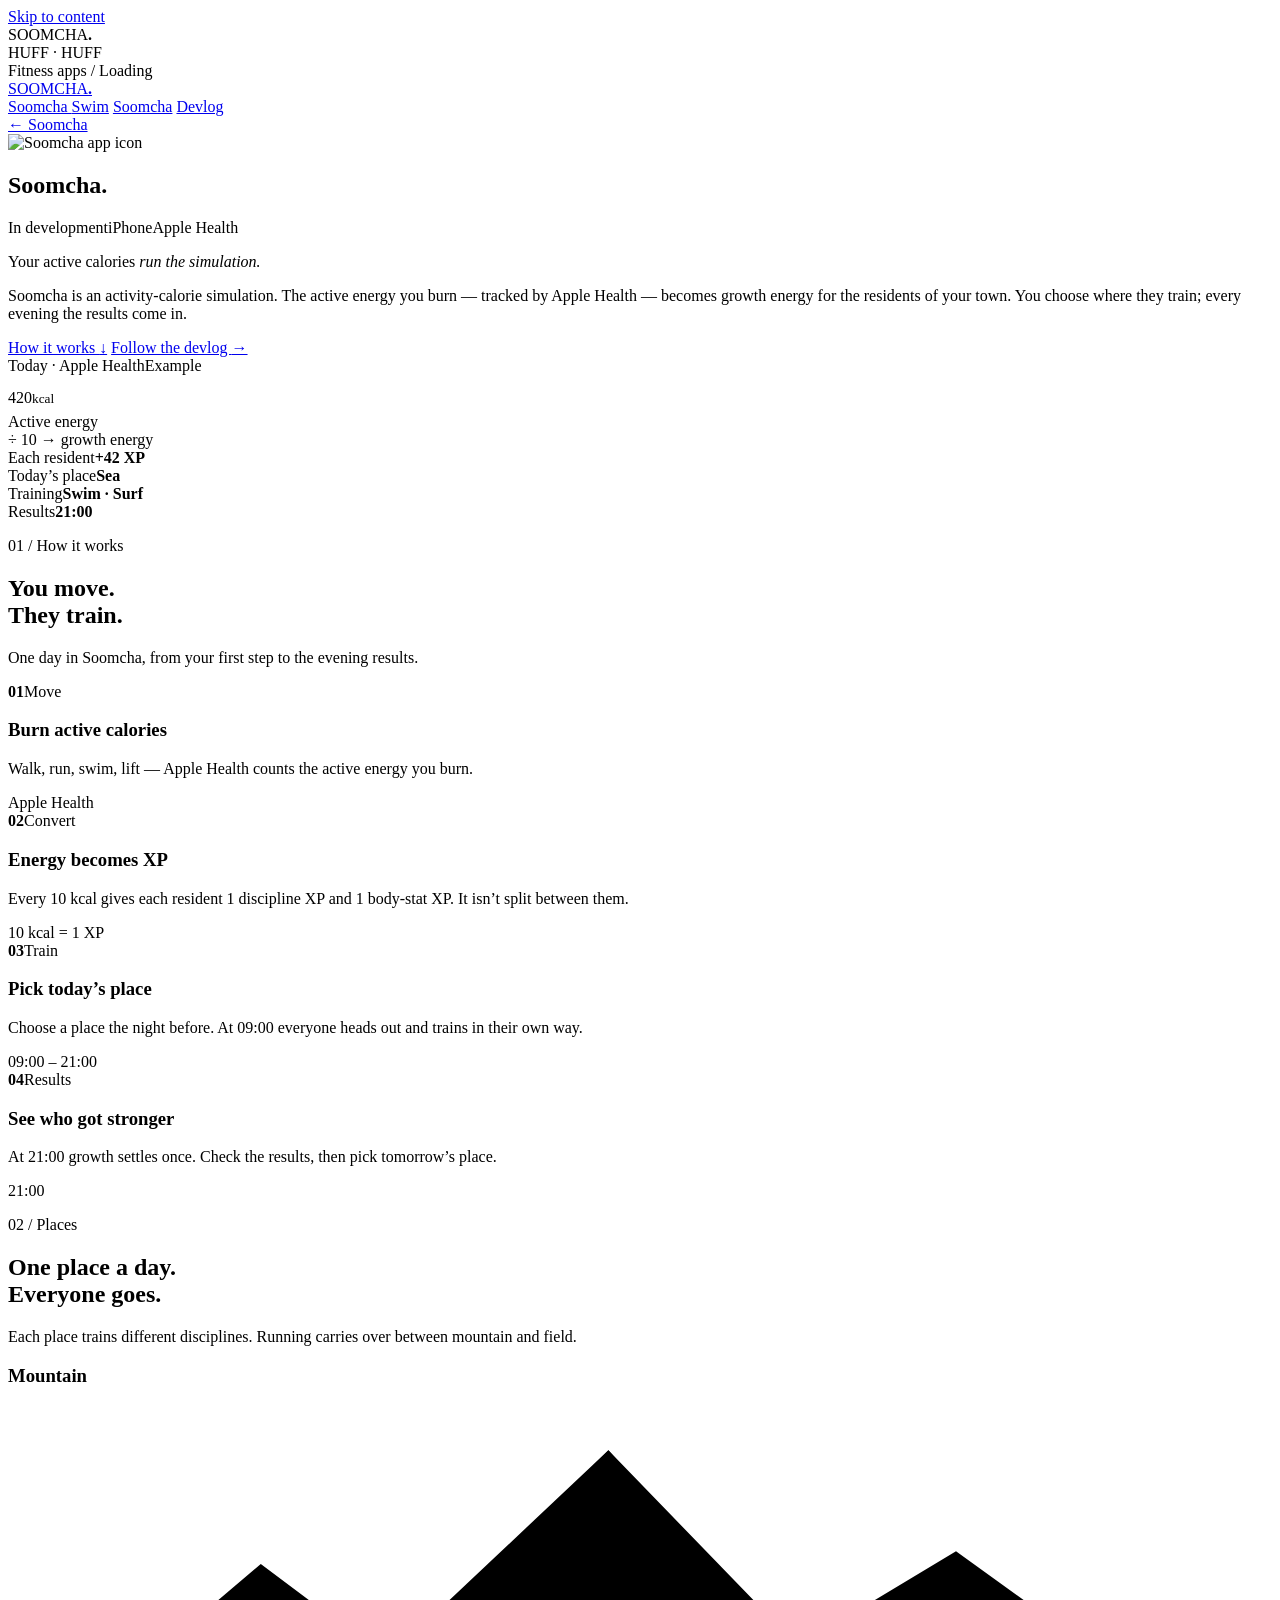
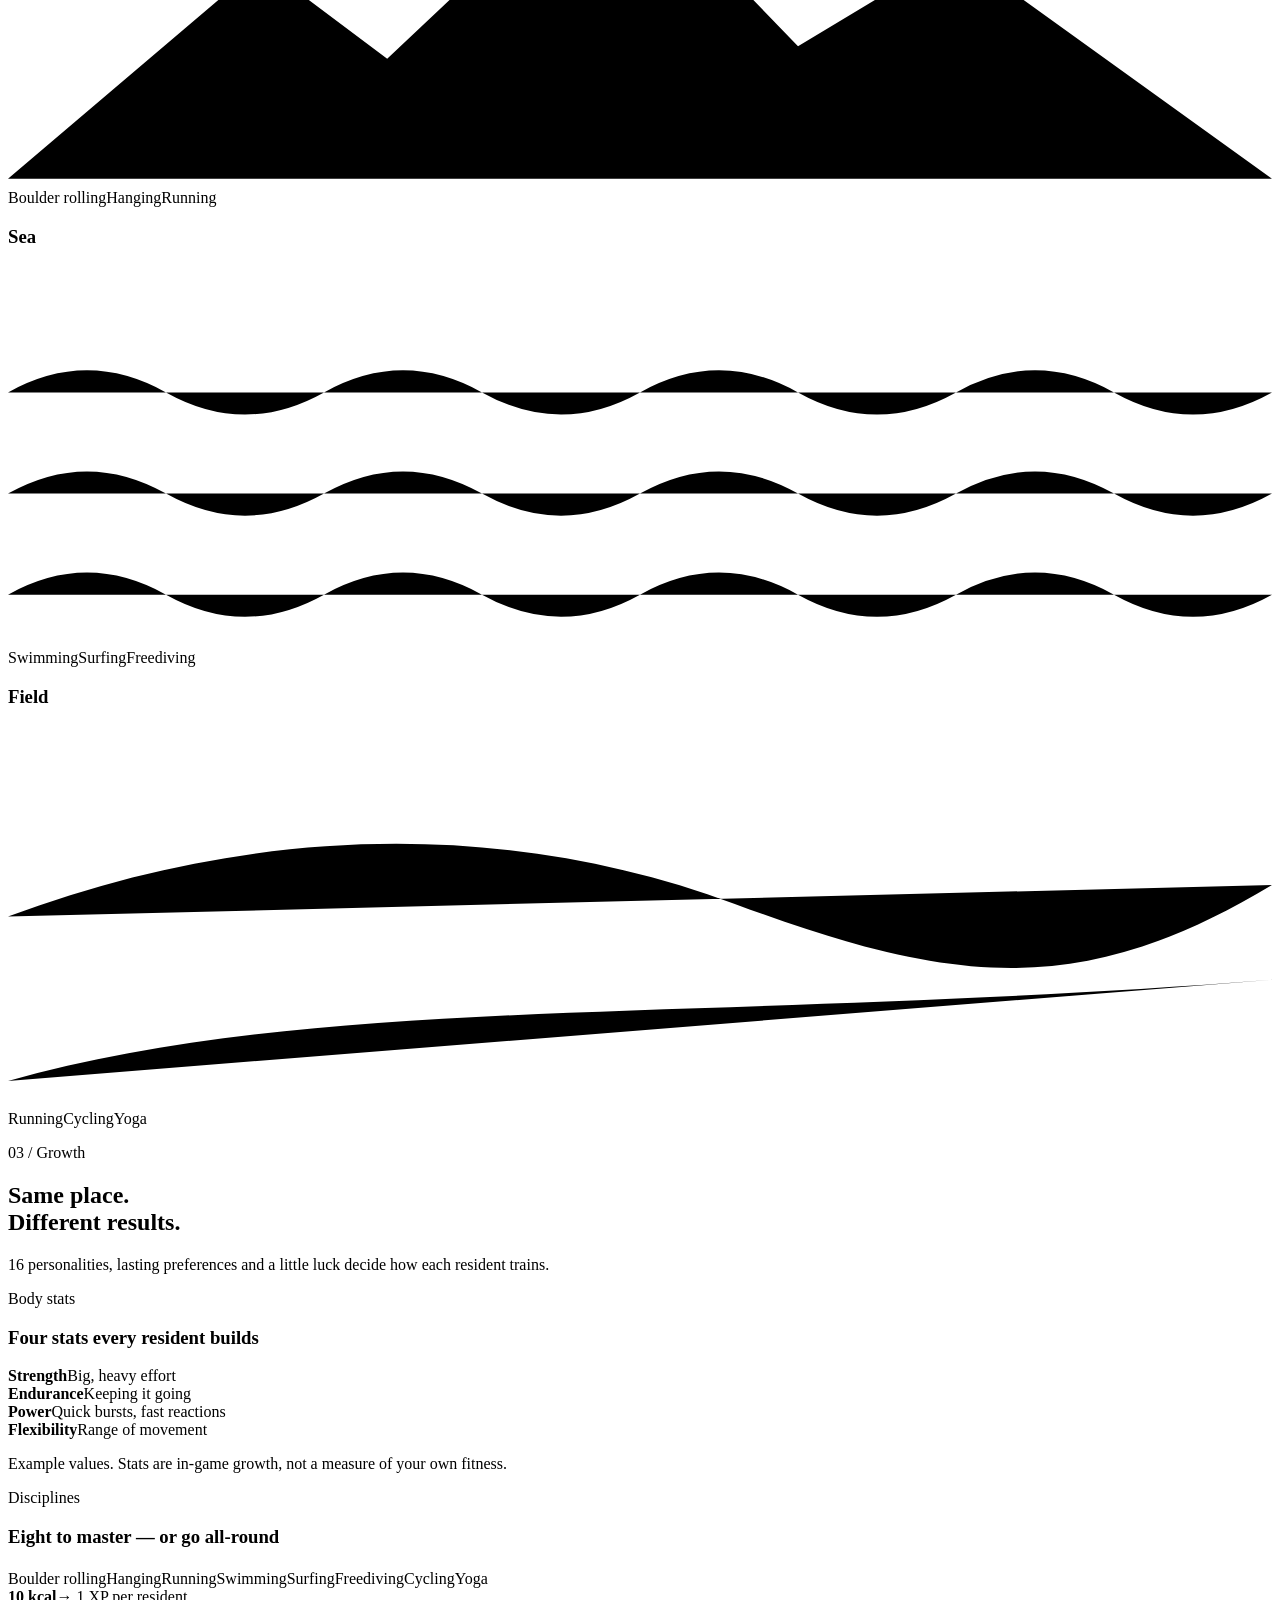
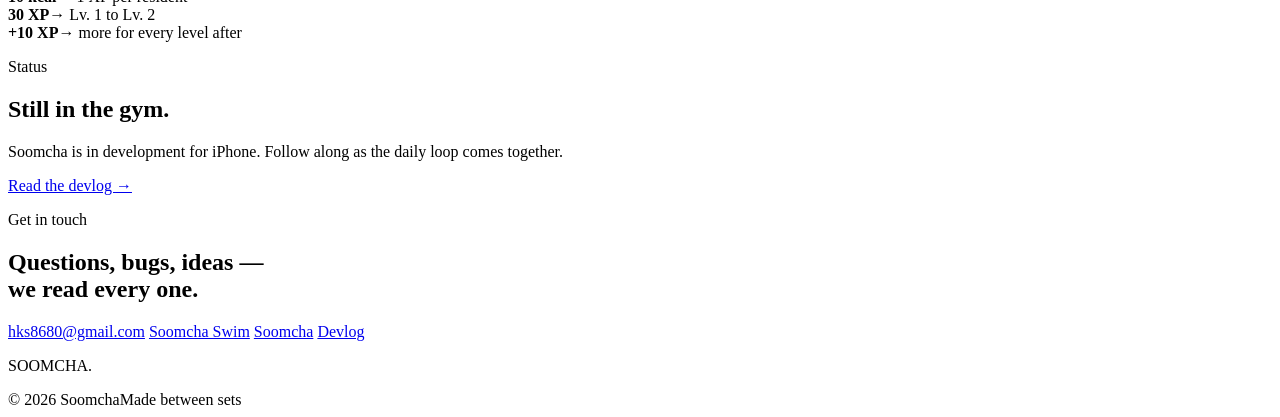
==== docs/apps/soomcha/index.html @ 7a74593e "Launch Soomcha brand site with app pages Replace the connection placeholder with the English brand s" ====
<!doctype html>
<html lang="en">
<head>
  <meta charset="utf-8">
  <meta name="viewport" content="width=device-width, initial-scale=1">
  <title>Soomcha — Your active calories run the simulation</title>
  <meta name="description" content="Soomcha is an iOS activity-calorie simulation: active energy from Apple Health becomes growth for the residents of your town.">
  <meta property="og:title" content="Soomcha — Your active calories run the simulation">
  <meta property="og:description" content="Soomcha is an iOS activity-calorie simulation: active energy from Apple Health becomes growth for the residents of your town.">
  <meta property="og:type" content="website">
  <meta property="og:url" content="https://soomcha.com/apps/soomcha/">
  <meta name="theme-color" content="#0b0b0c">
  <link rel="icon" href="/assets/favicon.svg" type="image/svg+xml">
  <script>try{if(sessionStorage.getItem('soomcha-opened'))document.documentElement.classList.add('seen')}catch(e){}</script>
  <link rel="preconnect" href="https://fonts.googleapis.com">
  <link rel="preconnect" href="https://fonts.gstatic.com" crossorigin>
  <link rel="stylesheet" href="https://fonts.googleapis.com/css2?family=Inter:wght@400;500;600;700;800;900&family=JetBrains+Mono:wght@400;500&family=Roboto+Slab:wght@700;900&display=swap">
  <link rel="stylesheet" href="/assets/site.css">
  <script src="/assets/site.js" defer></script>
</head>
<body>
<a class="skip" href="#main">Skip to content</a>
<div class="opening" aria-hidden="true">
  <div class="opening-stage">
    <div class="opening-mark">SOOMCHA<b>.</b></div>
    <div class="runner"><span class="runner-sprite"></span><i class="sweat s1"></i><i class="sweat s2"></i><i class="sweat s3"></i><span class="huff">HUFF · HUFF</span></div>
  </div>
  <div class="opening-cap">Fitness apps / Loading</div>
  <div class="opening-bar"><i></i></div>
</div>

<header class="site-header">
  <div class="wrap">
    <a class="logo" href="/" aria-label="Soomcha home">SOOMCHA<b>.</b></a>
    <nav class="site-nav" aria-label="Main">
      <a href="/apps/swim/"><span class="full">Soomcha </span>Swim</a>
      <a href="/apps/soomcha/" aria-current="page">Soomcha</a>
      <a class="opt" href="/devlog-a22e6be2-a425-4053-95ba-a106a9fc876f/">Devlog</a>
    </nav>
  </div>
</header>

<main id="main">
  <section class="page-hero">
    <div class="wrap">
      <a class="crumb mono enter" href="/">← Soomcha</a>
      <div class="page-grid">
        <div>
          <img class="app-icon enter" style="--d:.05s" src="/assets/img/icon-soomcha.png" alt="Soomcha app icon" width="80" height="80">
          <h1 class="page-title"><span class="line" style="--d:.1s"><span>Soomcha<span class="stop">.</span></span></span></h1>
          <div class="page-pills enter" style="--d:.3s"><span class="pill pill-line"><span class="dot"></span>In development</span><span class="pill pill-line">iPhone</span><span class="pill pill-line">Apple Health</span></div>
          <p class="page-lead enter" style="--d:.38s">Your active calories <em>run the simulation.</em></p>
          <p class="page-desc enter" style="--d:.46s">Soomcha is an activity-calorie simulation. The active energy you burn — tracked by Apple Health — becomes growth energy for the residents of your town. You choose where they train; every evening the results come in.</p>
          <div class="page-actions enter" style="--d:.54s">
            <a class="btn btn-red" href="#how">How it works <span class="arr" aria-hidden="true">↓</span></a>
            <a class="btn btn-line" href="/devlog-a22e6be2-a425-4053-95ba-a106a9fc876f/">Follow the devlog <span class="arr" aria-hidden="true">→</span></a>
          </div>
        </div>
        <div class="stage enter" style="--d:.3s">
          <div class="hud" role="img" aria-label="Example Soomcha day: 420 kilocalories of active energy from Apple Health become 42 XP for each resident, who train at the sea until results at 21:00.">
            <div class="hud-card">
              <div class="hud-row"><span class="label">Today · Apple Health</span><span class="mono muted">Example</span></div>
              <div class="big" style="margin-top:14px">420<small>kcal</small></div>
              <div class="mono muted" style="margin-top:6px">Active energy</div>
              <div class="meter"><i style="--w:70%"></i></div>
            </div>
            <div class="hud-arrow mono">÷ 10 → growth energy</div>
            <div class="hud-grid">
              <div class="hud-card"><span class="mono muted">Each resident</span><b class="red">+42 XP</b></div>
              <div class="hud-card"><span class="mono muted">Today’s place</span><b>Sea</b></div>
              <div class="hud-card"><span class="mono muted">Training</span><b>Swim · Surf</b></div>
              <div class="hud-card"><span class="mono muted">Results</span><b>21:00</b></div>
            </div>
          </div>
        </div>
      </div>
    </div>
  </section>

  <section class="section" id="how" aria-labelledby="how-title">
    <div class="wrap">
      <div class="head"><div><p class="label rv">01 / How it works</p><h2 class="rv" id="how-title">You move.<br>They train.</h2></div><p class="rv" style="--d:.1s">One day in Soomcha, from your first step to the evening results.</p></div>
      <div class="steps" style="--n:4">
        <div class="step rv"><div class="k"><b class="red">01</b><span class="mono muted">Move</span></div><h3>Burn active calories</h3><p>Walk, run, swim, lift — Apple Health counts the active energy you burn.</p><div class="tags"><span class="tag">Apple Health</span></div></div>
        <div class="step rv" style="--d:.06s"><div class="k"><b>02</b><span class="mono muted">Convert</span></div><h3>Energy becomes XP</h3><p>Every 10 kcal gives each resident 1 discipline XP and 1 body-stat XP. It isn’t split between them.</p><div class="tags"><span class="tag">10 kcal = 1 XP</span></div></div>
        <div class="step rv" style="--d:.12s"><div class="k"><b>03</b><span class="mono muted">Train</span></div><h3>Pick today’s place</h3><p>Choose a place the night before. At 09:00 everyone heads out and trains in their own way.</p><div class="tags"><span class="tag">09:00 – 21:00</span></div></div>
        <div class="step rv" style="--d:.18s"><div class="k"><b>04</b><span class="mono muted">Results</span></div><h3>See who got stronger</h3><p>At 21:00 growth settles once. Check the results, then pick tomorrow’s place.</p><div class="tags"><span class="tag">21:00</span></div></div>
      </div>
    </div>
  </section>

  <section class="section" aria-labelledby="places-title">
    <div class="wrap">
      <div class="head"><div><p class="label rv">02 / Places</p><h2 class="rv" id="places-title">One place a day.<br>Everyone goes.</h2></div><p class="rv" style="--d:.1s">Each place trains different disciplines. Running carries over between mountain and field.</p></div>
      <div class="places"><div class="place rv"><h3>Mountain</h3><svg viewBox="0 0 400 120" preserveAspectRatio="none" aria-hidden="true"><path d="M0 118 L80 50 L120 80 L190 14 L250 76 L300 46 L400 118"/><path d="M174 30 L190 14 L206 32" class="red"/></svg><div class="tags"><span class="tag">Boulder rolling</span><span class="tag">Hanging</span><span class="tag">Running</span></div></div><div class="place rv"><h3>Sea</h3><svg viewBox="0 0 400 120" preserveAspectRatio="none" aria-hidden="true"><path d="M0 40 Q25 26 50 40 T100 40 T150 40 T200 40 T250 40 T300 40 T350 40 T400 40" class="red"/><path d="M0 72 Q25 58 50 72 T100 72 T150 72 T200 72 T250 72 T300 72 T350 72 T400 72"/><path d="M0 104 Q25 90 50 104 T100 104 T150 104 T200 104 T250 104 T300 104 T350 104 T400 104"/></svg><div class="tags"><span class="tag">Swimming</span><span class="tag">Surfing</span><span class="tag">Freediving</span></div></div><div class="place rv"><h3>Field</h3><svg viewBox="0 0 400 120" preserveAspectRatio="none" aria-hidden="true"><path d="M0 60 C80 30 160 30 230 56 S340 86 400 50"/><path d="M0 112 C100 84 220 94 400 80" class="red"/><path d="M80 118 L130 80 M200 118 L230 76 M320 118 L330 74"/></svg><div class="tags"><span class="tag">Running</span><span class="tag">Cycling</span><span class="tag">Yoga</span></div></div></div>
    </div>
  </section>

  <section class="section" aria-labelledby="grow-title">
    <div class="wrap">
      <div class="head"><div><p class="label rv">03 / Growth</p><h2 class="rv" id="grow-title">Same place.<br>Different results.</h2></div><p class="rv" style="--d:.1s">16 personalities, lasting preferences and a little luck decide how each resident trains.</p></div>
      <div class="grow">
        <div class="grow-card rv">
          <p class="label">Body stats</p>
          <h3>Four stats every resident builds</h3>
          <div class="stats">
            <div class="stat"><div class="row"><b>Strength</b><span>Big, heavy effort</span></div><div class="meter"><i style="--w:72%"></i></div></div>
            <div class="stat"><div class="row"><b>Endurance</b><span>Keeping it going</span></div><div class="meter"><i style="--w:88%"></i></div></div>
            <div class="stat"><div class="row"><b>Power</b><span>Quick bursts, fast reactions</span></div><div class="meter"><i style="--w:46%"></i></div></div>
            <div class="stat"><div class="row"><b>Flexibility</b><span>Range of movement</span></div><div class="meter"><i style="--w:60%"></i></div></div>
          </div>
          <p class="note">Example values. Stats are in-game growth, not a measure of your own fitness.</p>
        </div>
        <div class="grow-card rv" style="--d:.08s">
          <p class="label">Disciplines</p>
          <h3>Eight to master — or go all-round</h3>
          <div class="tags" style="margin-top:22px"><span class="tag">Boulder rolling</span><span class="tag">Hanging</span><span class="tag">Running</span><span class="tag">Swimming</span><span class="tag">Surfing</span><span class="tag">Freediving</span><span class="tag">Cycling</span><span class="tag">Yoga</span></div>
          <div class="formula">
            <div><b>10 kcal</b><span>→ 1 XP per resident</span></div>
            <div><b>30 XP</b><span>→ Lv. 1 to Lv. 2</span></div>
            <div><b>+10 XP</b><span>→ more for every level after</span></div>
          </div>
        </div>
      </div>
    </div>
  </section>

  <section class="wrap">
    <div class="cta rv">
      <div><p class="label">Status</p><h2>Still in the gym.</h2><p>Soomcha is in development for iPhone. Follow along as the daily loop comes together.</p></div>
      <a class="btn btn-white" href="/devlog-a22e6be2-a425-4053-95ba-a106a9fc876f/">Read the devlog <span class="arr" aria-hidden="true">→</span></a>
    </div>
  </section>
</main>

<footer class="site-footer">
  <div class="wrap">
    <div class="foot-top">
      <div>
        <p class="label rv">Get in touch</p>
        <h2 class="rv" style="--d:.1s">Questions, bugs, ideas&nbsp;—<br>we read every one.</h2>
      </div>
      <div class="foot-links rv" style="--d:.2s">
        <a href="mailto:hks8680@gmail.com">hks8680@gmail.com</a>
        <a href="/apps/swim/">Soomcha Swim</a>
        <a href="/apps/soomcha/">Soomcha</a>
        <a href="/devlog-a22e6be2-a425-4053-95ba-a106a9fc876f/">Devlog</a>
      </div>
    </div>
    <p class="foot-word" aria-hidden="true"><span>S</span><span>O</span><span>O</span><span>M</span><span>C</span><span>H</span><span>A</span><span class="stop">.</span></p>
    <div class="foot-bottom mono"><span>© 2026 Soomcha</span><span>Made between sets</span></div>
  </div>
</footer>
</body>
</html>
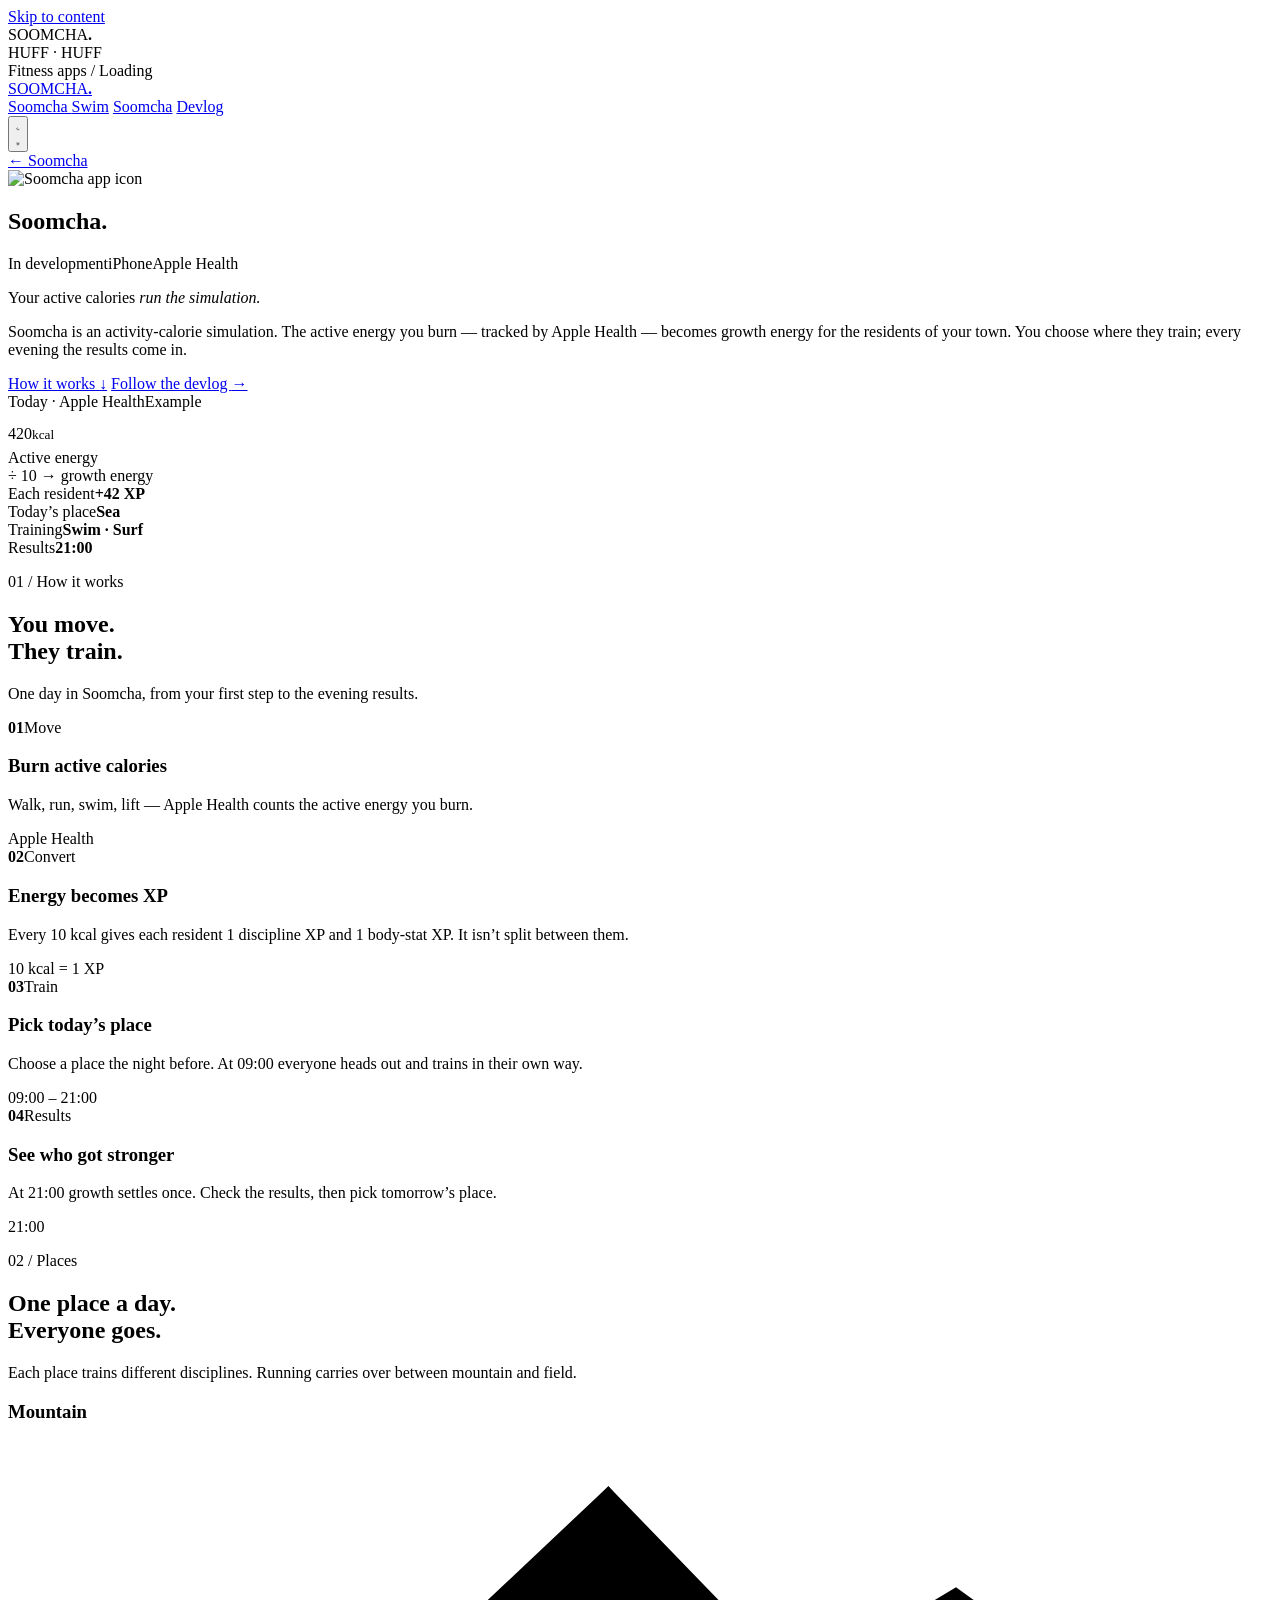
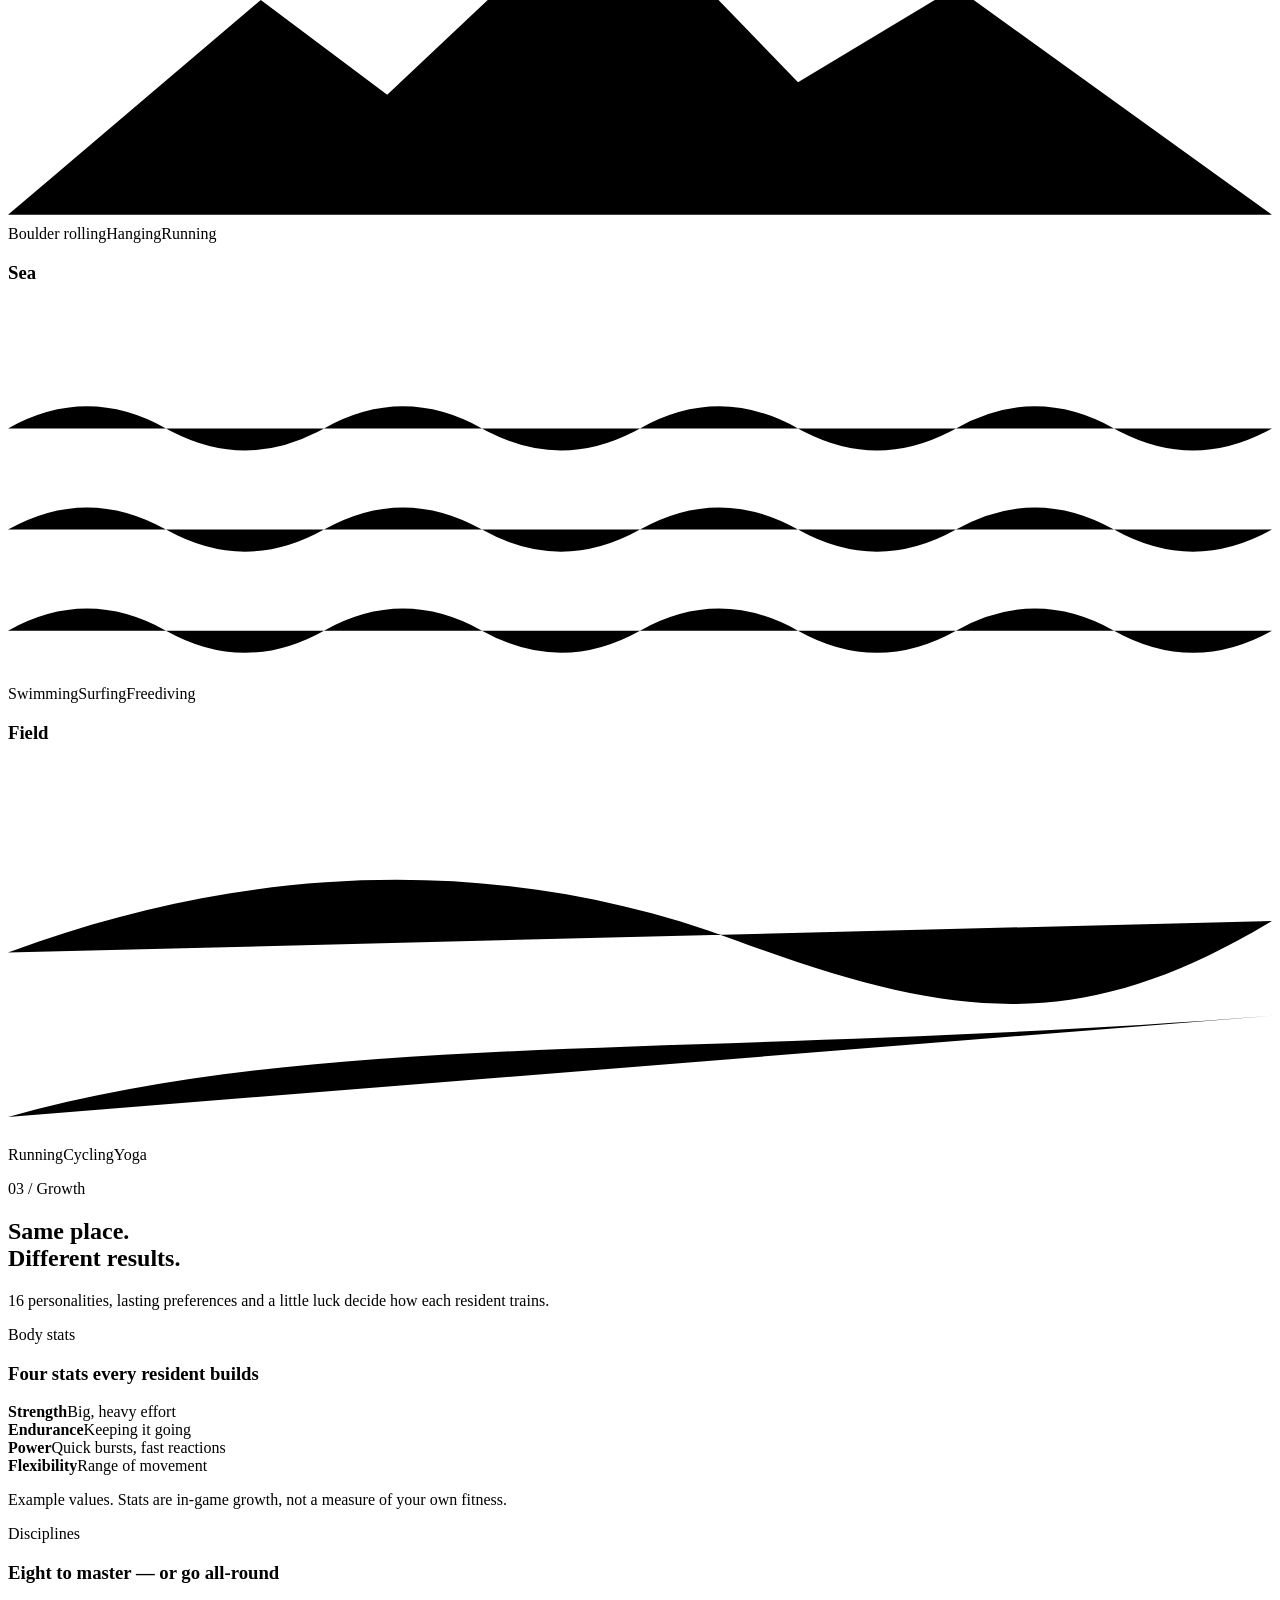
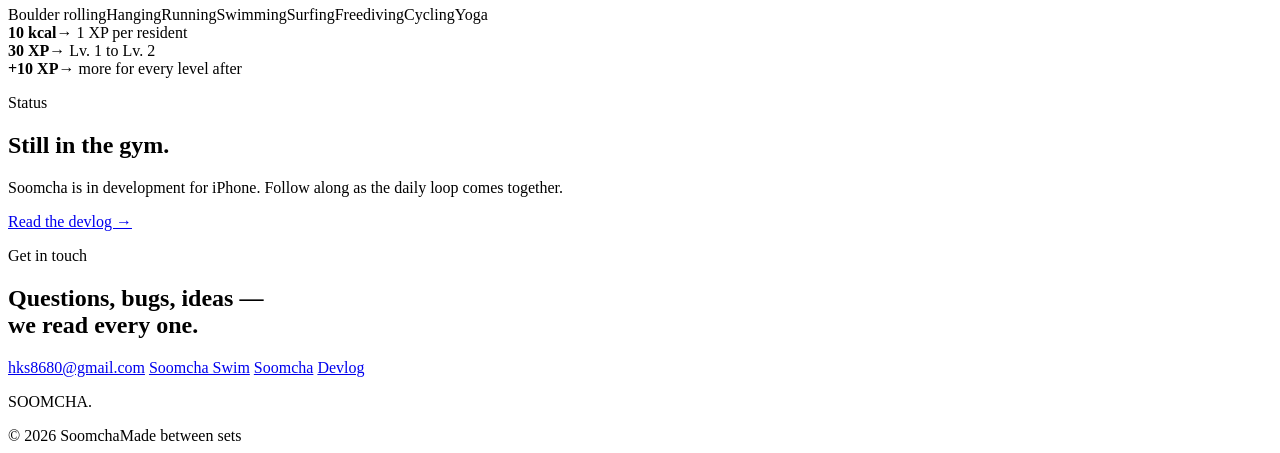
==== commit 12556b6f: "Add light theme with header toggle Light mode is white with red as the only accent; app stage blocks" ====
--- a/docs/apps/soomcha/index.html
+++ b/docs/apps/soomcha/index.html
@@ -9,9 +9,10 @@
   <meta property="og:description" content="Soomcha is an iOS activity-calorie simulation: active energy from Apple Health becomes growth for the residents of your town.">
   <meta property="og:type" content="website">
   <meta property="og:url" content="https://soomcha.com/apps/soomcha/">
-  <meta name="theme-color" content="#0b0b0c">
+  <meta name="theme-color" content="#ffffff" media="(prefers-color-scheme: light)">
+  <meta name="theme-color" content="#0b0b0c" media="(prefers-color-scheme: dark)">
   <link rel="icon" href="/assets/favicon.svg" type="image/svg+xml">
-  <script>try{if(sessionStorage.getItem('soomcha-opened'))document.documentElement.classList.add('seen')}catch(e){}</script>
+  <script>try{var d=document.documentElement,t=localStorage.getItem('soomcha-theme');if(t)d.dataset.theme=t;if(sessionStorage.getItem('soomcha-opened'))d.classList.add('seen')}catch(e){}</script>
   <link rel="preconnect" href="https://fonts.googleapis.com">
   <link rel="preconnect" href="https://fonts.gstatic.com" crossorigin>
   <link rel="stylesheet" href="https://fonts.googleapis.com/css2?family=Inter:wght@400;500;600;700;800;900&family=JetBrains+Mono:wght@400;500&family=Roboto+Slab:wght@700;900&display=swap">
@@ -37,6 +38,10 @@
       <a href="/apps/soomcha/" aria-current="page">Soomcha</a>
       <a class="opt" href="/devlog-a22e6be2-a425-4053-95ba-a106a9fc876f/">Devlog</a>
     </nav>
+    <button class="theme-toggle" type="button" aria-label="Switch colour theme">
+      <svg class="moon" viewBox="0 0 24 24" fill="none" stroke="currentColor" stroke-width="2" stroke-linecap="round" stroke-linejoin="round" aria-hidden="true"><path d="M20 14.5A8 8 0 1 1 9.5 4a6.5 6.5 0 0 0 10.5 10.5z"/></svg>
+      <svg class="sun" viewBox="0 0 24 24" fill="none" stroke="currentColor" stroke-width="2" stroke-linecap="round" aria-hidden="true"><circle cx="12" cy="12" r="4.2"/><path d="M12 2.5v2.2M12 19.3v2.2M2.5 12h2.2M19.3 12h2.2M5.3 5.3l1.6 1.6M17.1 17.1l1.6 1.6M5.3 18.7l1.6-1.6M17.1 6.9l1.6-1.6"/></svg>
+    </button>
   </div>
 </header>
 
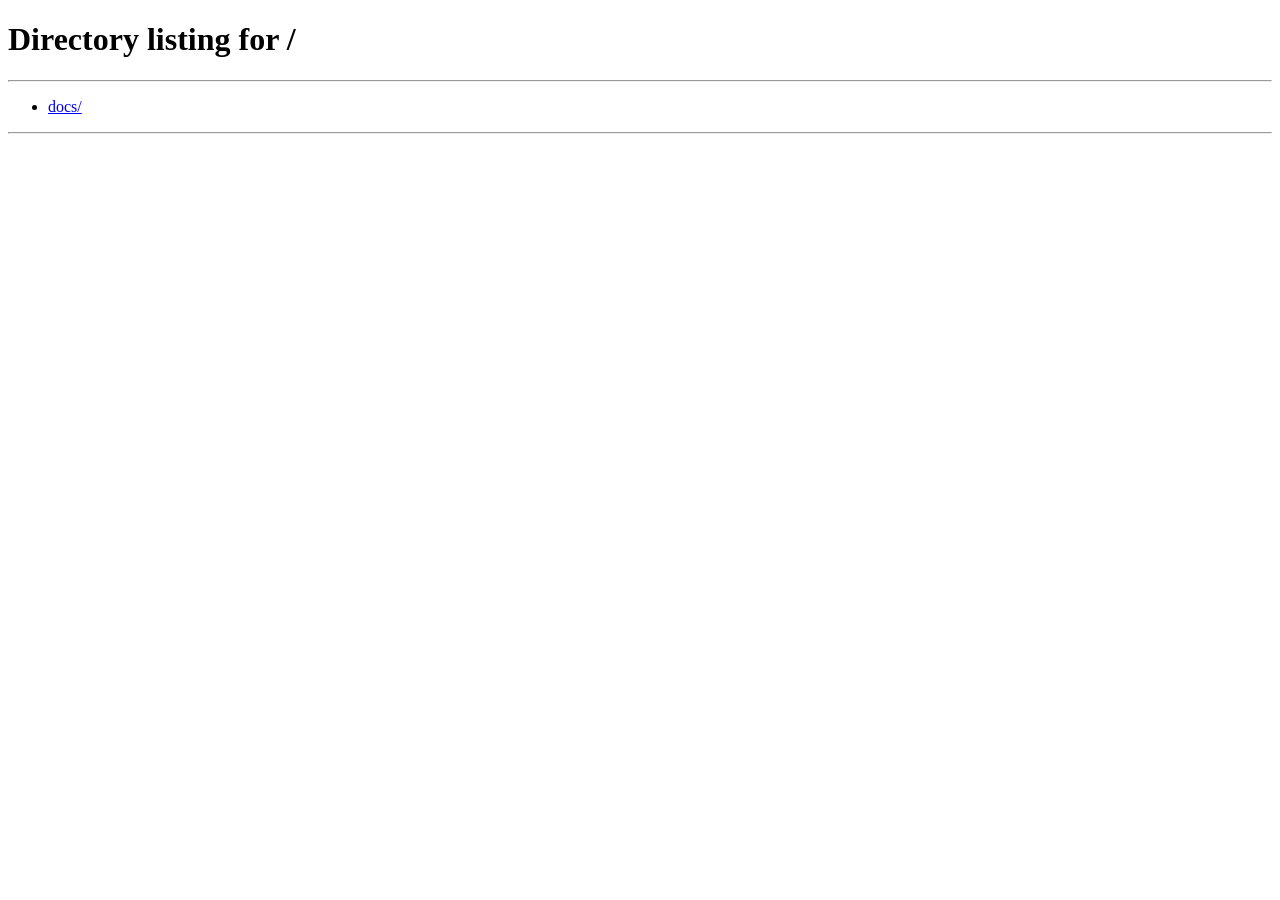
==== commit 2a0cb1e0: "Update single-page Soomcha brand site and product media" ====
--- a/docs/apps/soomcha/index.html
+++ b/docs/apps/soomcha/index.html
@@ -1,160 +1,2 @@
 <!doctype html>
-<html lang="en">
-<head>
-  <meta charset="utf-8">
-  <meta name="viewport" content="width=device-width, initial-scale=1">
-  <title>Soomcha — Your active calories run the simulation</title>
-  <meta name="description" content="Soomcha is an iOS activity-calorie simulation: active energy from Apple Health becomes growth for the residents of your town.">
-  <meta property="og:title" content="Soomcha — Your active calories run the simulation">
-  <meta property="og:description" content="Soomcha is an iOS activity-calorie simulation: active energy from Apple Health becomes growth for the residents of your town.">
-  <meta property="og:type" content="website">
-  <meta property="og:url" content="https://soomcha.com/apps/soomcha/">
-  <meta name="theme-color" content="#ffffff" media="(prefers-color-scheme: light)">
-  <meta name="theme-color" content="#0b0b0c" media="(prefers-color-scheme: dark)">
-  <link rel="icon" href="/assets/favicon.svg" type="image/svg+xml">
-  <script>try{var d=document.documentElement,t=localStorage.getItem('soomcha-theme');if(t)d.dataset.theme=t;if(sessionStorage.getItem('soomcha-opened'))d.classList.add('seen')}catch(e){}</script>
-  <link rel="preconnect" href="https://fonts.googleapis.com">
-  <link rel="preconnect" href="https://fonts.gstatic.com" crossorigin>
-  <link rel="stylesheet" href="https://fonts.googleapis.com/css2?family=Inter:wght@400;500;600;700;800;900&family=JetBrains+Mono:wght@400;500&family=Roboto+Slab:wght@700;900&display=swap">
-  <link rel="stylesheet" href="/assets/site.css">
-  <script src="/assets/site.js" defer></script>
-</head>
-<body>
-<a class="skip" href="#main">Skip to content</a>
-<div class="opening" aria-hidden="true">
-  <div class="opening-stage">
-    <div class="opening-mark">SOOMCHA<b>.</b></div>
-    <div class="runner"><span class="runner-sprite"></span><i class="sweat s1"></i><i class="sweat s2"></i><i class="sweat s3"></i><span class="huff">HUFF · HUFF</span></div>
-  </div>
-  <div class="opening-cap">Fitness apps / Loading</div>
-  <div class="opening-bar"><i></i></div>
-</div>
-
-<header class="site-header">
-  <div class="wrap">
-    <a class="logo" href="/" aria-label="Soomcha home">SOOMCHA<b>.</b></a>
-    <nav class="site-nav" aria-label="Main">
-      <a href="/apps/swim/"><span class="full">Soomcha </span>Swim</a>
-      <a href="/apps/soomcha/" aria-current="page">Soomcha</a>
-      <a class="opt" href="/devlog-a22e6be2-a425-4053-95ba-a106a9fc876f/">Devlog</a>
-    </nav>
-    <button class="theme-toggle" type="button" aria-label="Switch colour theme">
-      <svg class="moon" viewBox="0 0 24 24" fill="none" stroke="currentColor" stroke-width="2" stroke-linecap="round" stroke-linejoin="round" aria-hidden="true"><path d="M20 14.5A8 8 0 1 1 9.5 4a6.5 6.5 0 0 0 10.5 10.5z"/></svg>
-      <svg class="sun" viewBox="0 0 24 24" fill="none" stroke="currentColor" stroke-width="2" stroke-linecap="round" aria-hidden="true"><circle cx="12" cy="12" r="4.2"/><path d="M12 2.5v2.2M12 19.3v2.2M2.5 12h2.2M19.3 12h2.2M5.3 5.3l1.6 1.6M17.1 17.1l1.6 1.6M5.3 18.7l1.6-1.6M17.1 6.9l1.6-1.6"/></svg>
-    </button>
-  </div>
-</header>
-
-<main id="main">
-  <section class="page-hero">
-    <div class="wrap">
-      <a class="crumb mono enter" href="/">← Soomcha</a>
-      <div class="page-grid">
-        <div>
-          <img class="app-icon enter" style="--d:.05s" src="/assets/img/icon-soomcha.png" alt="Soomcha app icon" width="80" height="80">
-          <h1 class="page-title"><span class="line" style="--d:.1s"><span>Soomcha<span class="stop">.</span></span></span></h1>
-          <div class="page-pills enter" style="--d:.3s"><span class="pill pill-line"><span class="dot"></span>In development</span><span class="pill pill-line">iPhone</span><span class="pill pill-line">Apple Health</span></div>
-          <p class="page-lead enter" style="--d:.38s">Your active calories <em>run the simulation.</em></p>
-          <p class="page-desc enter" style="--d:.46s">Soomcha is an activity-calorie simulation. The active energy you burn — tracked by Apple Health — becomes growth energy for the residents of your town. You choose where they train; every evening the results come in.</p>
-          <div class="page-actions enter" style="--d:.54s">
-            <a class="btn btn-red" href="#how">How it works <span class="arr" aria-hidden="true">↓</span></a>
-            <a class="btn btn-line" href="/devlog-a22e6be2-a425-4053-95ba-a106a9fc876f/">Follow the devlog <span class="arr" aria-hidden="true">→</span></a>
-          </div>
-        </div>
-        <div class="stage enter" style="--d:.3s">
-          <div class="hud" role="img" aria-label="Example Soomcha day: 420 kilocalories of active energy from Apple Health become 42 XP for each resident, who train at the sea until results at 21:00.">
-            <div class="hud-card">
-              <div class="hud-row"><span class="label">Today · Apple Health</span><span class="mono muted">Example</span></div>
-              <div class="big" style="margin-top:14px">420<small>kcal</small></div>
-              <div class="mono muted" style="margin-top:6px">Active energy</div>
-              <div class="meter"><i style="--w:70%"></i></div>
-            </div>
-            <div class="hud-arrow mono">÷ 10 → growth energy</div>
-            <div class="hud-grid">
-              <div class="hud-card"><span class="mono muted">Each resident</span><b class="red">+42 XP</b></div>
-              <div class="hud-card"><span class="mono muted">Today’s place</span><b>Sea</b></div>
-              <div class="hud-card"><span class="mono muted">Training</span><b>Swim · Surf</b></div>
-              <div class="hud-card"><span class="mono muted">Results</span><b>21:00</b></div>
-            </div>
-          </div>
-        </div>
-      </div>
-    </div>
-  </section>
-
-  <section class="section" id="how" aria-labelledby="how-title">
-    <div class="wrap">
-      <div class="head"><div><p class="label rv">01 / How it works</p><h2 class="rv" id="how-title">You move.<br>They train.</h2></div><p class="rv" style="--d:.1s">One day in Soomcha, from your first step to the evening results.</p></div>
-      <div class="steps" style="--n:4">
-        <div class="step rv"><div class="k"><b class="red">01</b><span class="mono muted">Move</span></div><h3>Burn active calories</h3><p>Walk, run, swim, lift — Apple Health counts the active energy you burn.</p><div class="tags"><span class="tag">Apple Health</span></div></div>
-        <div class="step rv" style="--d:.06s"><div class="k"><b>02</b><span class="mono muted">Convert</span></div><h3>Energy becomes XP</h3><p>Every 10 kcal gives each resident 1 discipline XP and 1 body-stat XP. It isn’t split between them.</p><div class="tags"><span class="tag">10 kcal = 1 XP</span></div></div>
-        <div class="step rv" style="--d:.12s"><div class="k"><b>03</b><span class="mono muted">Train</span></div><h3>Pick today’s place</h3><p>Choose a place the night before. At 09:00 everyone heads out and trains in their own way.</p><div class="tags"><span class="tag">09:00 – 21:00</span></div></div>
-        <div class="step rv" style="--d:.18s"><div class="k"><b>04</b><span class="mono muted">Results</span></div><h3>See who got stronger</h3><p>At 21:00 growth settles once. Check the results, then pick tomorrow’s place.</p><div class="tags"><span class="tag">21:00</span></div></div>
-      </div>
-    </div>
-  </section>
-
-  <section class="section" aria-labelledby="places-title">
-    <div class="wrap">
-      <div class="head"><div><p class="label rv">02 / Places</p><h2 class="rv" id="places-title">One place a day.<br>Everyone goes.</h2></div><p class="rv" style="--d:.1s">Each place trains different disciplines. Running carries over between mountain and field.</p></div>
-      <div class="places"><div class="place rv"><h3>Mountain</h3><svg viewBox="0 0 400 120" preserveAspectRatio="none" aria-hidden="true"><path d="M0 118 L80 50 L120 80 L190 14 L250 76 L300 46 L400 118"/><path d="M174 30 L190 14 L206 32" class="red"/></svg><div class="tags"><span class="tag">Boulder rolling</span><span class="tag">Hanging</span><span class="tag">Running</span></div></div><div class="place rv"><h3>Sea</h3><svg viewBox="0 0 400 120" preserveAspectRatio="none" aria-hidden="true"><path d="M0 40 Q25 26 50 40 T100 40 T150 40 T200 40 T250 40 T300 40 T350 40 T400 40" class="red"/><path d="M0 72 Q25 58 50 72 T100 72 T150 72 T200 72 T250 72 T300 72 T350 72 T400 72"/><path d="M0 104 Q25 90 50 104 T100 104 T150 104 T200 104 T250 104 T300 104 T350 104 T400 104"/></svg><div class="tags"><span class="tag">Swimming</span><span class="tag">Surfing</span><span class="tag">Freediving</span></div></div><div class="place rv"><h3>Field</h3><svg viewBox="0 0 400 120" preserveAspectRatio="none" aria-hidden="true"><path d="M0 60 C80 30 160 30 230 56 S340 86 400 50"/><path d="M0 112 C100 84 220 94 400 80" class="red"/><path d="M80 118 L130 80 M200 118 L230 76 M320 118 L330 74"/></svg><div class="tags"><span class="tag">Running</span><span class="tag">Cycling</span><span class="tag">Yoga</span></div></div></div>
-    </div>
-  </section>
-
-  <section class="section" aria-labelledby="grow-title">
-    <div class="wrap">
-      <div class="head"><div><p class="label rv">03 / Growth</p><h2 class="rv" id="grow-title">Same place.<br>Different results.</h2></div><p class="rv" style="--d:.1s">16 personalities, lasting preferences and a little luck decide how each resident trains.</p></div>
-      <div class="grow">
-        <div class="grow-card rv">
-          <p class="label">Body stats</p>
-          <h3>Four stats every resident builds</h3>
-          <div class="stats">
-            <div class="stat"><div class="row"><b>Strength</b><span>Big, heavy effort</span></div><div class="meter"><i style="--w:72%"></i></div></div>
-            <div class="stat"><div class="row"><b>Endurance</b><span>Keeping it going</span></div><div class="meter"><i style="--w:88%"></i></div></div>
-            <div class="stat"><div class="row"><b>Power</b><span>Quick bursts, fast reactions</span></div><div class="meter"><i style="--w:46%"></i></div></div>
-            <div class="stat"><div class="row"><b>Flexibility</b><span>Range of movement</span></div><div class="meter"><i style="--w:60%"></i></div></div>
-          </div>
-          <p class="note">Example values. Stats are in-game growth, not a measure of your own fitness.</p>
-        </div>
-        <div class="grow-card rv" style="--d:.08s">
-          <p class="label">Disciplines</p>
-          <h3>Eight to master — or go all-round</h3>
-          <div class="tags" style="margin-top:22px"><span class="tag">Boulder rolling</span><span class="tag">Hanging</span><span class="tag">Running</span><span class="tag">Swimming</span><span class="tag">Surfing</span><span class="tag">Freediving</span><span class="tag">Cycling</span><span class="tag">Yoga</span></div>
-          <div class="formula">
-            <div><b>10 kcal</b><span>→ 1 XP per resident</span></div>
-            <div><b>30 XP</b><span>→ Lv. 1 to Lv. 2</span></div>
-            <div><b>+10 XP</b><span>→ more for every level after</span></div>
-          </div>
-        </div>
-      </div>
-    </div>
-  </section>
-
-  <section class="wrap">
-    <div class="cta rv">
-      <div><p class="label">Status</p><h2>Still in the gym.</h2><p>Soomcha is in development for iPhone. Follow along as the daily loop comes together.</p></div>
-      <a class="btn btn-white" href="/devlog-a22e6be2-a425-4053-95ba-a106a9fc876f/">Read the devlog <span class="arr" aria-hidden="true">→</span></a>
-    </div>
-  </section>
-</main>
-
-<footer class="site-footer">
-  <div class="wrap">
-    <div class="foot-top">
-      <div>
-        <p class="label rv">Get in touch</p>
-        <h2 class="rv" style="--d:.1s">Questions, bugs, ideas&nbsp;—<br>we read every one.</h2>
-      </div>
-      <div class="foot-links rv" style="--d:.2s">
-        <a href="mailto:hks8680@gmail.com">hks8680@gmail.com</a>
-        <a href="/apps/swim/">Soomcha Swim</a>
-        <a href="/apps/soomcha/">Soomcha</a>
-        <a href="/devlog-a22e6be2-a425-4053-95ba-a106a9fc876f/">Devlog</a>
-      </div>
-    </div>
-    <p class="foot-word" aria-hidden="true"><span>S</span><span>O</span><span>O</span><span>M</span><span>C</span><span>H</span><span>A</span><span class="stop">.</span></p>
-    <div class="foot-bottom mono"><span>© 2026 Soomcha</span><span>Made between sets</span></div>
-  </div>
-</footer>
-</body>
-</html>
+<html lang="en"><head><meta charset="utf-8"><meta name="viewport" content="width=device-width,initial-scale=1"><title>Soomcha · Soomcha</title><link rel="canonical" href="https://soomcha.com/#soomcha-name"><meta http-equiv="refresh" content="0;url=/#soomcha-name"></head><body><a href="/#soomcha-name">Soomcha</a></body></html>
